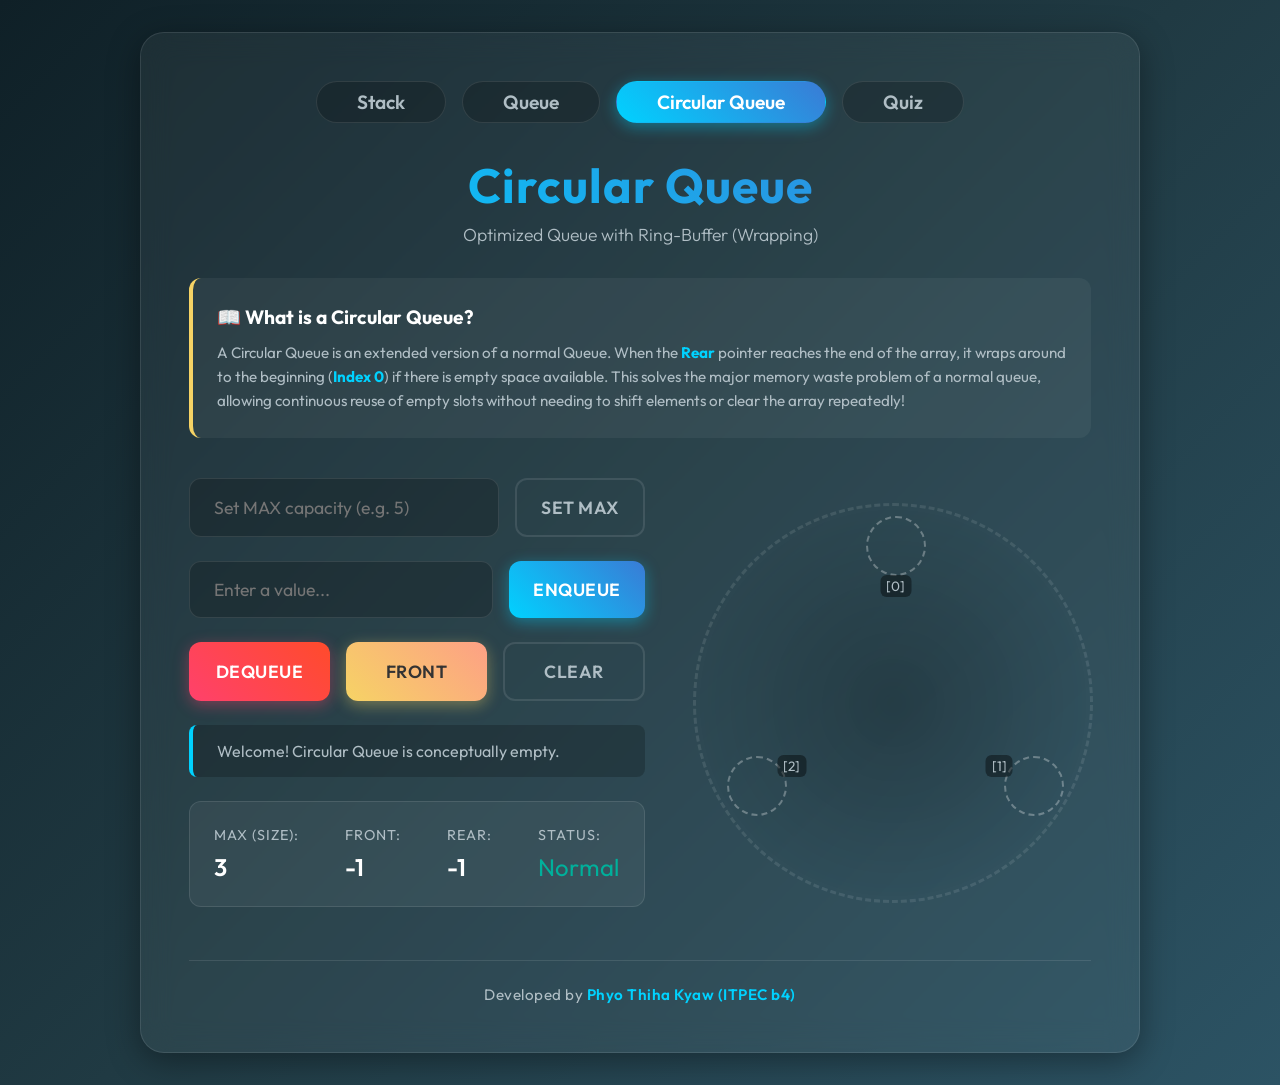
==== circular-queue.html @ d667ed79 "Add files via upload" ====
<!DOCTYPE html>
<html lang="en">
<head>
    <meta charset="UTF-8">
    <meta name="viewport" content="width=device-width, initial-scale=1.0">
    <title>Circular Queue Data Structure Visualizer</title>
    <link rel="stylesheet" href="style.css">
    <link rel="stylesheet" href="queue.css">
    <link rel="stylesheet" href="circular-queue.css">
    <link href="https://fonts.googleapis.com/css2?family=Outfit:wght@300;400;600&display=swap" rel="stylesheet">
</head>
<body>
    <div class="container">
        <nav class="nav-tab">
            <a href="index.html" class="nav-btn">Stack</a>
            <a href="queue.html" class="nav-btn">Queue</a>
            <a href="circular-queue.html" class="nav-btn active">Circular Queue</a>
            <a href="quiz.html" class="nav-btn">Quiz</a>
        </nav>
        
        <header>
            <h1>Circular Queue</h1>
            <p>Optimized Queue with Ring-Buffer (Wrapping)</p>
        </header>

        <div class="theory-box">
            <h3>📖 What is a Circular Queue?</h3>
            <p>A Circular Queue is an extended version of a normal Queue. When the <strong>Rear</strong> pointer reaches the end of the array, it wraps around to the beginning (<strong>Index 0</strong>) if there is empty space available. This solves the major memory waste problem of a normal queue, allowing continuous reuse of empty slots without needing to shift elements or clear the array repeatedly!</p>
        </div>

        <main>
            <div class="controls-panel">
                <div class="input-group">
                    <input type="number" id="max-input" placeholder="Set MAX capacity (e.g. 5)" min="1" max="15" autocomplete="off">
                    <button id="set-max-btn" class="btn outline">Set MAX</button>
                </div>

                <div class="input-group">
                    <input type="text" id="item-input" placeholder="Enter a value..." autocomplete="off">
                    <button id="enqueue-btn" class="btn primary">Enqueue</button>
                </div>
                
                <div class="action-buttons">
                    <button id="dequeue-btn" class="btn danger">Dequeue</button>
                    <button id="peek-btn" class="btn secondary">Front</button>
                    <button id="clear-btn" class="btn outline">Clear</button>
                </div>
                
                <div class="message-box" id="message-box">
                    Welcome! Circular Queue is conceptually empty.
                </div>
                
                <div class="info-panel">
                    <div class="info-item">
                        <span class="label">MAX (Size):</span>
                        <span id="max-info" class="value">3</span>
                    </div>
                    <div class="info-item">
                        <span class="label">FRONT:</span>
                        <span id="front-index" class="value">-1</span>
                    </div>
                    <div class="info-item">
                        <span class="label">REAR:</span>
                        <span id="rear-index" class="value">-1</span>
                    </div>
                    <div class="info-item">
                        <span class="label">Status:</span>
                        <span id="status-info" class="value" style="color: #00b09b;">Normal</span>
                    </div>
                </div>
            </div>

            <div class="cq-display">
                <div class="cq-wrapper">
                    <!-- The items container -->
                    <div class="cq-container" id="queue-container">
                        <!-- Queue compartments will be dynamically injected here -->
                    </div>
                </div>
            </div>
        </main>
        
        <footer class="credit-footer">
            Developed by <strong>Phyo Thiha Kyaw (ITPEC b4)</strong>
        </footer>
    </div>
    
    <script src="circular-queue.js"></script>
</body>
</html>
---- style.css ----
:root {
    --bg-gradient: linear-gradient(135deg, #0f2027, #203a43, #2c5364);
    --glass-bg: rgba(255, 255, 255, 0.05);
    --glass-border: rgba(255, 255, 255, 0.1);
    --glass-shadow: 0 8px 32px 0 rgba(0, 0, 0, 0.37);
    --primary: #00d2ff;
    --primary-hover: #3a7bd5;
    --danger: #ff416c;
    --danger-hover: #ff4b2b;
    --secondary: #f6d365;
    --secondary-hover: #fda085;
    --text: #ffffff;
    --text-muted: #b0bec5;
    --item-bg: linear-gradient(90deg, #1cb5e0, #000851);
    --item-border: rgba(255, 255, 255, 0.2);
}

* {
    margin: 0;
    padding: 0;
    box-sizing: border-box;
    font-family: 'Outfit', sans-serif;
}

body {
    background: var(--bg-gradient);
    color: var(--text);
    min-height: 100vh;
    display: flex;
    justify-content: center;
    align-items: center;
    overflow-x: hidden;
    padding: 2rem 0;
}

.container {
    width: 95%;
    max-width: 1000px;
    background: var(--glass-bg);
    backdrop-filter: blur(15px);
    -webkit-backdrop-filter: blur(15px);
    border: 1px solid var(--glass-border);
    border-radius: 24px;
    padding: 3rem;
    box-shadow: var(--glass-shadow);
}

header {
    text-align: center;
    margin-bottom: 2rem;
}

h1 {
    font-size: 3rem;
    background: linear-gradient(45deg, var(--primary), var(--primary-hover));
    -webkit-background-clip: text;
    background-clip: text;
    -webkit-text-fill-color: transparent;
    margin-bottom: 0.5rem;
    letter-spacing: 1px;
}

header p {
    color: var(--text-muted);
    font-size: 1.1rem;
    font-weight: 300;
}

/* Theory Box */
.theory-box {
    background: rgba(255, 255, 255, 0.05);
    border-left: 4px solid var(--secondary);
    padding: 1.5rem;
    border-radius: 12px;
    margin-bottom: 2.5rem;
    font-size: 0.95rem;
    line-height: 1.6;
    color: var(--text-muted);
}

.theory-box h3 {
    color: var(--text);
    margin-bottom: 0.5rem;
    font-size: 1.2rem;
    display: flex;
    align-items: center;
    gap: 0.5rem;
}

.theory-box strong {
    color: var(--primary);
}

main {
    display: grid;
    grid-template-columns: 1fr 1fr;
    gap: 3rem;
    align-items: flex-start;
}

/* Controls Panel */
.controls-panel {
    display: flex;
    flex-direction: column;
    gap: 1.5rem;
}

.input-group {
    display: flex;
    gap: 1rem;
}

input[type="text"], input[type="number"] {
    flex: 1;
    padding: 1rem 1.5rem;
    border-radius: 12px;
    border: 1px solid var(--glass-border);
    background: rgba(0, 0, 0, 0.2);
    color: var(--text);
    font-size: 1.1rem;
    outline: none;
    transition: all 0.3s ease;
}

input[type="text"]:focus, input[type="number"]:focus {
    border-color: var(--primary);
    box-shadow: 0 0 15px rgba(0, 210, 255, 0.3);
}

.btn {
    padding: 1rem 1.5rem;
    border-radius: 12px;
    border: none;
    font-size: 1.1rem;
    font-weight: 600;
    cursor: pointer;
    transition: transform 0.2s ease, box-shadow 0.2s ease, filter 0.2s ease;
    color: white;
    text-transform: uppercase;
    letter-spacing: 0.5px;
}

.btn:active {
    transform: scale(0.95);
}

.primary {
    background: linear-gradient(45deg, var(--primary), var(--primary-hover));
    box-shadow: 0 4px 15px rgba(0, 210, 255, 0.4);
}

.primary:hover {
    filter: brightness(1.1);
}

.action-buttons {
    display: grid;
    grid-template-columns: repeat(3, 1fr);
    gap: 1rem;
}

.danger {
    background: linear-gradient(45deg, var(--danger), var(--danger-hover));
    box-shadow: 0 4px 15px rgba(255, 65, 108, 0.4);
}
.danger:hover { filter: brightness(1.1); }

.secondary {
    background: linear-gradient(45deg, var(--secondary), var(--secondary-hover));
    box-shadow: 0 4px 15px rgba(246, 211, 101, 0.4);
    color: #333;
}
.secondary:hover { filter: brightness(1.1); }

.outline {
    background: transparent;
    border: 2px solid var(--glass-border);
    color: var(--text-muted);
}
.outline:hover {
    border-color: var(--text);
    color: var(--text);
}

/* Info and Messages */
.message-box {
    background: rgba(0, 0, 0, 0.2);
    border-left: 4px solid var(--primary);
    padding: 1rem 1.5rem;
    border-radius: 8px;
    font-size: 1rem;
    color: var(--text-muted);
    min-height: 3rem;
    display: flex;
    align-items: center;
    transition: all 0.3s ease;
}

.message-box.error {
    border-left-color: var(--danger);
    color: #ff8a8a;
}

.message-box.success {
    border-left-color: #00b09b;
    color: #a8ffb5;
}

.info-panel {
    display: flex;
    justify-content: space-between;
    background: var(--glass-bg);
    border: 1px solid var(--glass-border);
    padding: 1.5rem;
    border-radius: 12px;
}

.info-item {
    display: flex;
    flex-direction: column;
    gap: 0.5rem;
}

.label {
    font-size: 0.9rem;
    color: var(--text-muted);
    text-transform: uppercase;
    letter-spacing: 1px;
}

.value {
    font-size: 1.5rem;
    font-weight: 600;
    color: var(--text);
}

/* Stack Display */
.stack-display {
    display: flex;
    justify-content: center;
    align-items: flex-end; /* Align to the floor */
    min-height: 400px;
}

.stack-wrapper {
    width: 300px;
    display: flex;
    flex-direction: column;
    align-items: center;
}

.stack-base {
    width: 110%;
    height: 15px;
    background: linear-gradient(90deg, rgba(255,255,255,0.1), rgba(255,255,255,0.3), rgba(255,255,255,0.1));
    border-radius: 10px;
    display: flex;
    justify-content: center;
    align-items: center;
    box-shadow: 0 5px 15px rgba(0,0,0,0.5);
    position: relative;
    z-index: 2;
}

.stack-base span {
    position: absolute;
    top: 20px;
    font-size: 0.8rem;
    color: var(--text-muted);
    text-transform: uppercase;
    letter-spacing: 2px;
}

.stack-container {
    width: 90%;
    display: flex;
    flex-direction: column-reverse; /* Slots stack bottom to top! */
    align-items: center;
    border-left: 4px solid rgba(255, 255, 255, 0.3);
    border-right: 4px solid rgba(255, 255, 255, 0.3);
    border-bottom: 0;
    border-top: 0;
    transition: all 0.3s;
    background: rgba(0,0,0,0.1); /* Slight indent for compartments */
}

/* Stack Compartments */
.stack-slot {
    width: 100%;
    min-height: 55px; /* height of a compartment */
    border-bottom: 1px dashed rgba(255,255,255,0.2);
    display: flex;
    align-items: center;
    position: relative;
    padding: 0;
}

.stack-slot:first-child {
    border-bottom: none;
}

.slot-index {
    position: absolute;
    right: -45px; /* Array index on the right outside */
    color: var(--text-muted);
    font-size: 0.85rem;
    background: rgba(0,0,0,0.3);
    padding: 2px 6px;
    border-radius: 4px;
}

.slot-content {
    flex: 1;
    display: flex;
    justify-content: center;
    align-items: center;
    min-height: 55px;
}

/* Redefine stack item to just fill inside the slot-content */
.stack-item {
    width: 96%;
    padding: 0.6rem;
    background: var(--item-bg);
    border: 1px solid var(--item-border);
    border-radius: 6px;
    text-align: center;
    font-weight: 600;
    font-size: 1.1rem;
    box-shadow: 0 4px 10px rgba(0,0,0,0.3);
    /* Animation base */
    opacity: 0;
    animation: dropIn 0.5s cubic-bezier(0.34, 1.56, 0.64, 1) forwards;
}

/* Top pointer */
.stack-slot.active-top::before {
    content: 'TOP ➔';
    position: absolute;
    left: -85px; /* Left of the box */
    top: 50%;
    transform: translateY(-50%);
    color: var(--primary);
    font-weight: 800;
    font-size: 1.1rem;
    white-space: nowrap;
    animation: pointRight 0.8s infinite alternate;
}

@keyframes pointRight {
    from { transform: translate(-10px, -50%); }
    to { transform: translate(0, -50%); }
}

.stack-item.popping {
    animation: popOutTop 0.45s cubic-bezier(0.36, 0, 0.66, -0.56) forwards;
}

.stack-item.peeking {
    animation: pulse 1s infinite alternate;
    border: 2px solid var(--secondary);
}

@keyframes dropIn {
    0% {
        opacity: 0;
        transform: translateY(-350px);
    }
    40% {
        opacity: 1;
    }
    100% {
        opacity: 1;
        transform: translateY(0);
    }
}

@keyframes popOutTop {
    0% {
        opacity: 1;
        transform: translateY(0);
    }
    100% {
        opacity: 0;
        transform: translateY(-350px);
    }
}

@keyframes pulse {
    from { box-shadow: 0 0 10px rgba(246, 211, 101, 0.2); }
    to { box-shadow: 0 0 20px rgba(246, 211, 101, 0.8); }
}

/* Credit Footer */
.credit-footer {
    text-align: center;
    margin-top: 2rem;
    font-size: 0.95rem;
    color: var(--text-muted);
    letter-spacing: 0.5px;
    border-top: 1px solid var(--glass-border);
    padding-top: 1.5rem;
}

.credit-footer strong {
    color: var(--primary);
    font-weight: 600;
}

/* Responsive */
/* Responsive */
@media (max-width: 768px) {
    .container {
        width: 100%;
        padding: 1rem;
        border-radius: 0;
        border: none;
        box-shadow: none;
    }
    main {
        display: flex;
        flex-direction: row;
        align-items: flex-start;
        gap: 0.5rem;
    }
    .controls-panel {
        flex: 1.25;
    }
    .stack-display {
        flex: 1;
        min-height: 250px;
        margin-top: 0;
    }
    h1 {
        font-size: 2rem;
    }
    .info-panel {
        flex-direction: column;
        align-items: flex-start;
        gap: 0.8rem;
        padding: 0.8rem;
    }
    .label { font-size: 0.75rem; }
    .value { font-size: 1.2rem; }
    .action-buttons {
        grid-template-columns: 1fr;
    }
    .input-group {
        flex-direction: column;
        gap: 0.5rem;
    }
    input[type="text"], input[type="number"], .btn {
        padding: 0.6rem;
        font-size: 0.9rem;
    }
    .stack-wrapper {
        width: 105px;
    }
    .stack-item {
        padding: 0.3rem;
        font-size: 0.9rem;
    }
    .stack-slot.active-top::before {
        left: -38px;
        font-size: 0.7rem;
        content: 'TOP ➔';
    }
    .slot-index {
        right: -25px;
        font-size: 0.7rem;
        padding: 2px 4px;
    }
    .theory-box {
        padding: 1rem;
        margin-bottom: 1.5rem;
    }
}

@media (max-width: 400px) {
    main { gap: 0.2rem; }
    .controls-panel { flex: 1.4; }
    .stack-display { flex: 0.8; }
    .stack-wrapper { width: 85px; }
    .stack-slot.active-top::before {
        left: -32px;
        font-size: 0.6rem;
    }
    .slot-index {
        right: -20px;
        font-size: 0.6rem;
    }
}
---- queue.css ----
/* Navigation Tab */
.nav-tab {
    display: flex;
    justify-content: center;
    gap: 1rem;
    margin-bottom: 2rem;
}

.nav-btn {
    text-decoration: none;
    color: var(--text-muted);
    font-size: 1.2rem;
    font-weight: 600;
    padding: 0.5rem 2.5rem;
    border-radius: 30px;
    background: rgba(0, 0, 0, 0.2);
    transition: all 0.3s ease;
    border: 1px solid var(--glass-border);
}

.nav-btn:hover {
    color: var(--text);
    background: rgba(255, 255, 255, 0.1);
}

.nav-btn.active {
    background: linear-gradient(45deg, var(--primary), var(--primary-hover));
    color: white;
    box-shadow: 0 4px 15px rgba(0, 210, 255, 0.4);
    border-color: transparent;
}

/* Queue Specific Styles */
.queue-display {
    display: flex;
    justify-content: center;
    align-items: center;
    min-height: 400px;
    width: 100%;
}

.queue-wrapper {
    display: flex;
    flex-direction: column;
    align-items: center;
    width: 100%;
    max-width: 100%;
}

.queue-container {
    display: flex;
    flex-direction: row;
    align-items: center;
    background: rgba(0, 0, 0, 0.1);
    border: 4px solid rgba(255, 255, 255, 0.3);
    border-radius: 12px;
    padding: 40px 15px 70px 15px;
    /* enough space for pointers (top and bottom) */
    gap: 10px;
    min-height: 120px;
    max-width: 100%;
    overflow-x: auto;
    overflow-y: hidden;
}

/* Scrollbar for Queue Container */
.queue-container::-webkit-scrollbar {
    height: 8px;
}

.queue-container::-webkit-scrollbar-track {
    background: rgba(0, 0, 0, 0.1);
    border-radius: 4px;
}

.queue-container::-webkit-scrollbar-thumb {
    background: rgba(255, 255, 255, 0.3);
    border-radius: 4px;
}

.queue-slot {
    width: 70px;
    min-width: 70px;
    height: 70px;
    border: 1px dashed rgba(255, 255, 255, 0.2);
    display: flex;
    justify-content: center;
    align-items: center;
    position: relative;
    border-radius: 8px;
}

.queue-slot-index {
    position: absolute;
    bottom: -25px;
    color: var(--text-muted);
    font-size: 0.85rem;
    background: rgba(0, 0, 0, 0.3);
    padding: 2px 6px;
    border-radius: 4px;
}

.queue-pointer {
    position: absolute;
    top: -28px;
    font-size: 0.8rem;
    font-weight: 800;
    white-space: nowrap;
    text-align: center;
    padding: 2px 6px;
    border-radius: 4px;
    background: rgba(0, 0, 0, 0.6);
    z-index: 10;
    transition: all 0.3s;
}

.queue-pointer.front-ptr {
    color: var(--danger);
}

.queue-pointer.rear-ptr {
    color: var(--primary);
    top: auto;
    bottom: -55px;
    /* Rear at bottom, Front at top */
}

.slot-content {
    width: 100%;
    height: 100%;
}

.queue-item {
    width: 100%;
    height: 100%;
    display: flex;
    justify-content: center;
    align-items: center;
    background: var(--item-bg);
    border: 1px solid var(--item-border);
    border-radius: 6px;
    font-weight: 600;
    font-size: 1.1rem;
    box-shadow: 0 4px 10px rgba(0, 0, 0, 0.3);
    opacity: 0;
    animation: slideInRight 0.5s cubic-bezier(0.34, 1.56, 0.64, 1) forwards;
}

.queue-item.dequeuing {
    animation: slideOutLeft 0.45s cubic-bezier(0.36, 0, 0.66, -0.56) forwards;
}

.queue-item.peeking {
    animation: pulse 1s infinite alternate;
    border: 2px solid var(--secondary);
}

@keyframes slideInRight {
    0% {
        opacity: 0;
        transform: translateX(100px);
    }

    100% {
        opacity: 1;
        transform: translateX(0);
    }
}

@keyframes slideOutLeft {
    0% {
        opacity: 1;
        transform: translateX(0);
    }

    100% {
        opacity: 0;
        transform: translateX(-100px);
    }
}

@media (max-width: 768px) {
    .nav-tab {
        flex-wrap: wrap;
        gap: 0.5rem;
    }

    .nav-btn {
        flex: 1 1 40%;
        text-align: center;
        padding: 0.6rem;
        font-size: 0.9rem;
    }

    main {
        display: flex;
        flex-direction: column;
        gap: 1rem;
    }

    .queue-display {
        min-height: 200px;
        order: 2;
        /* below controls */
        padding-top: 1rem;
    }

    .controls-panel {
        order: 1;
        flex: unset;
        width: 100%;
    }

    .queue-container {
        padding: 30px 10px 55px 10px;
        gap: 5px;
    }

    .queue-slot {
        width: 55px;
        min-width: 55px;
        height: 55px;
    }

    .queue-item {
        font-size: 0.95rem;
    }

    .queue-pointer {
        font-size: 0.65rem;
    }

    .queue-pointer.front-ptr {
        top: -24px;
    }

    .queue-pointer.rear-ptr {
        bottom: -45px;
    }
}
---- circular-queue.css ----
/* Circular Queue Specific Styles */
.cq-display {
    display: flex;
    justify-content: center;
    align-items: center;
    min-height: 450px;
    width: 100%;
}

.cq-container {
    position: relative;
    width: 400px;
    height: 400px;
    border-radius: 50%;
    /* Optional: a faint ring to show the circle */
    border: 3px dashed rgba(255, 255, 255, 0.1);
    background: radial-gradient(circle, rgba(0,0,0,0.2) 0%, rgba(0,0,0,0) 70%);
}

.cq-slot {
    position: absolute;
    width: 60px;
    height: 60px;
    border: 2px dashed rgba(255,255,255,0.3);
    border-radius: 50%;
    display: flex;
    justify-content: center;
    align-items: center;
    transition: all 0.5s ease;
}

.cq-slot-index {
    position: absolute;
    color: var(--text-muted);
    font-size: 0.85rem;
    background: rgba(0,0,0,0.4);
    padding: 2px 6px;
    border-radius: 6px;
    white-space: nowrap;
}

.cq-pointer {
    position: absolute;
    font-size: 0.75rem;
    font-weight: 800;
    white-space: nowrap;
    text-align: center;
    padding: 3px 6px;
    border-radius: 4px;
    background: rgba(0,0,0,0.8);
    z-index: 10;
    transition: all 0.3s;
}

.cq-pointer.front-ptr {
    color: var(--danger);
    border: 1px solid var(--danger);
}

.cq-pointer.rear-ptr {
    color: var(--primary);
    border: 1px solid var(--primary);
}

.slot-content {
    width: 100%;
    height: 100%;
    display: flex;
    justify-content: center;
    align-items: center;
}

.queue-item {
    width: 100%;
    height: 100%;
    display: flex;
    justify-content: center;
    align-items: center;
    background: var(--item-bg);
    border: 1px solid var(--item-border);
    border-radius: 50%; /* Circle items! */
    font-weight: 600;
    font-size: 1.1rem;
    box-shadow: 0 4px 10px rgba(0,0,0,0.3);
    opacity: 0;
    animation: popIn 0.4s cubic-bezier(0.34, 1.56, 0.64, 1) forwards;
}

.queue-item.dequeuing {
    animation: popOut 0.4s cubic-bezier(0.36, 0, 0.66, -0.56) forwards;
}

.queue-item.peeking {
    animation: pulse 1s infinite alternate;
    border: 2px solid var(--secondary);
}

@keyframes popIn {
    0% { opacity: 0; transform: scale(0); }
    100% { opacity: 1; transform: scale(1); }
}

@keyframes popOut {
    0% { opacity: 1; transform: scale(1); }
    100% { opacity: 0; transform: scale(0); }
}

@media (max-width: 768px) {
    .cq-container {
        width: 300px;
        height: 300px;
    }
    .cq-slot {
        width: 45px;
        height: 45px;
    }
    .queue-item {
        font-size: 0.9rem;
    }
}
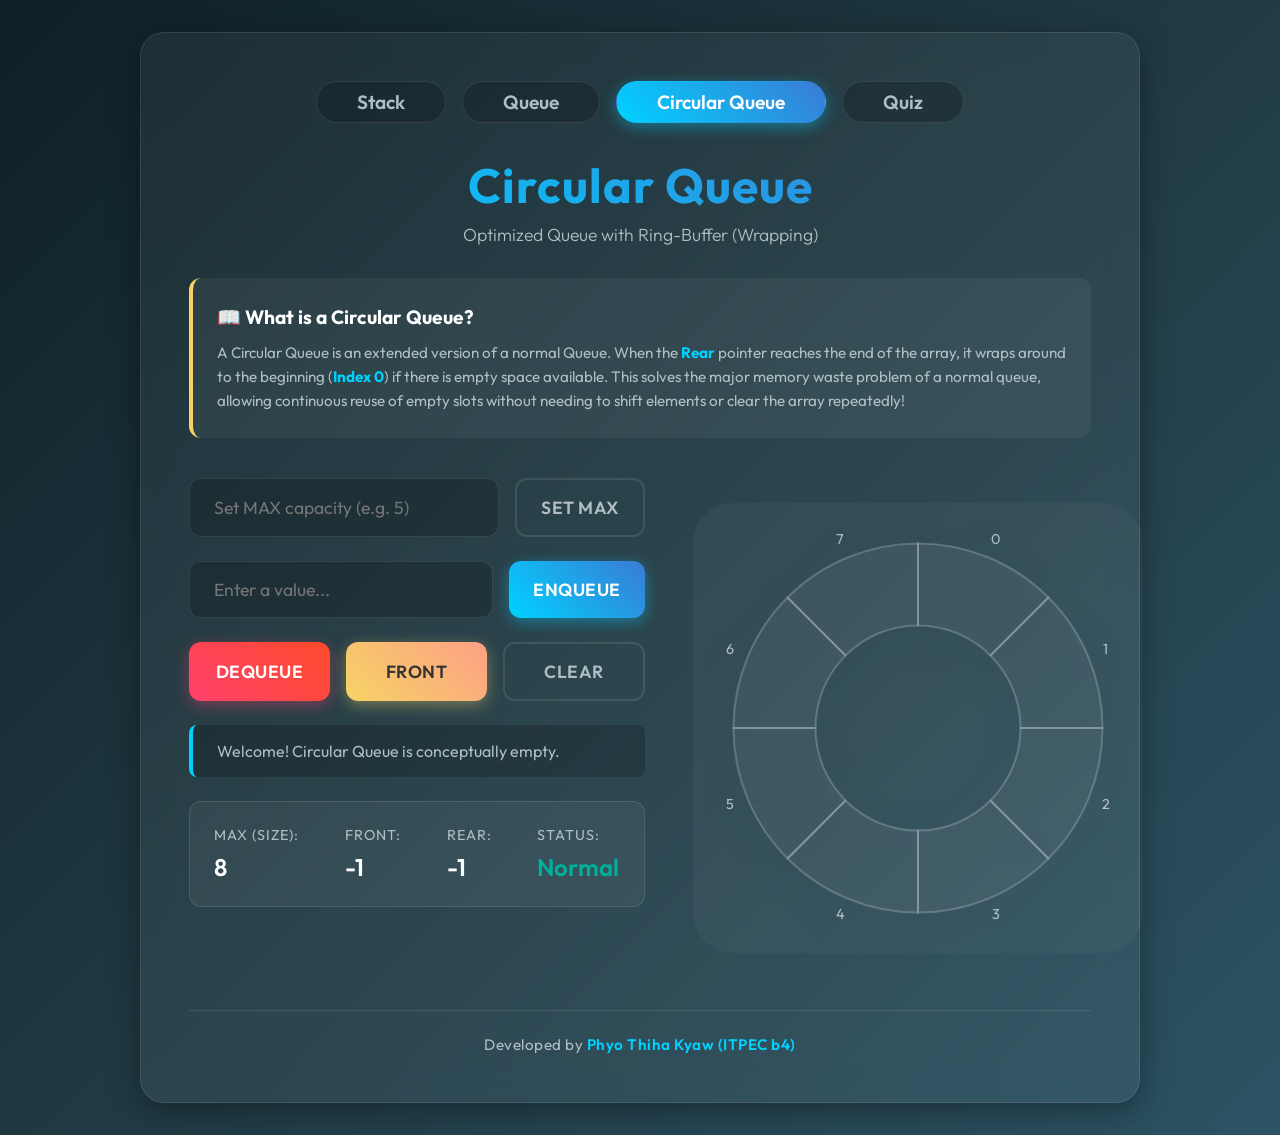
==== commit bbe4b3d2: "Add files via upload" ====
--- a/circular-queue.html
+++ b/circular-queue.html
@@ -72,9 +72,9 @@
 
             <div class="cq-display">
                 <div class="cq-wrapper">
-                    <!-- The items container -->
-                    <div class="cq-container" id="queue-container">
-                        <!-- Queue compartments will be dynamically injected here -->
+                    <!-- Circular SVG Layout -->
+                    <div id="cq-svg-container" class="cq-svg-container">
+                        <svg id="cq-svg" viewBox="0 0 400 400"></svg>
                     </div>
                 </div>
             </div>
--- a/circular-queue.css
+++ b/circular-queue.css
@@ -1,120 +1,95 @@
-/* Circular Queue Specific Styles */
+/* Circular Queue Segmented Ring Styles */
 .cq-display {
     display: flex;
     justify-content: center;
     align-items: center;
-    min-height: 450px;
+    min-height: 500px;
     width: 100%;
 }
 
-.cq-container {
+.cq-wrapper {
     position: relative;
-    width: 400px;
-    height: 400px;
-    border-radius: 50%;
-    /* Optional: a faint ring to show the circle */
-    border: 3px dashed rgba(255, 255, 255, 0.1);
-    background: radial-gradient(circle, rgba(0,0,0,0.2) 0%, rgba(0,0,0,0) 70%);
-}
-
-.cq-slot {
-    position: absolute;
-    width: 60px;
-    height: 60px;
-    border: 2px dashed rgba(255,255,255,0.3);
-    border-radius: 50%;
+    width: 450px;
+    height: 450px;
     display: flex;
     justify-content: center;
     align-items: center;
-    transition: all 0.5s ease;
+    background: rgba(255, 255, 255, 0.03);
+    border-radius: 40px;
+    padding: 20px;
 }
 
-.cq-slot-index {
-    position: absolute;
-    color: var(--text-muted);
-    font-size: 0.85rem;
-    background: rgba(0,0,0,0.4);
-    padding: 2px 6px;
-    border-radius: 6px;
-    white-space: nowrap;
+.cq-svg-container {
+    width: 100%;
+    height: 100%;
 }
 
-.cq-pointer {
-    position: absolute;
-    font-size: 0.75rem;
-    font-weight: 800;
-    white-space: nowrap;
-    text-align: center;
-    padding: 3px 6px;
-    border-radius: 4px;
-    background: rgba(0,0,0,0.8);
-    z-index: 10;
-    transition: all 0.3s;
+#cq-svg {
+    width: 100%;
+    height: 100%;
+    filter: drop-shadow(0 10px 20px rgba(0,0,0,0.3));
 }
 
-.cq-pointer.front-ptr {
-    color: var(--danger);
-    border: 1px solid var(--danger);
+/* Base segment style */
+.cq-segment {
+    fill: rgba(255, 255, 255, 0.05);
+    stroke: rgba(255, 255, 255, 0.2);
+    stroke-width: 2;
+    transition: all 0.3s ease;
 }
 
-.cq-pointer.rear-ptr {
-    color: var(--primary);
-    border: 1px solid var(--primary);
+/* Filled segment style (Blue color from image) */
+.cq-segment.occupied {
+    fill: #60a5fa; /* Light blue from image */
+    stroke: white;
 }
 
-.slot-content {
-    width: 100%;
-    height: 100%;
-    display: flex;
-    justify-content: center;
-    align-items: center;
+/* Pointer Styles */
+.cq-ptr-label {
+    font-size: 14px;
+    font-weight: 700;
+    text-shadow: 0 2px 4px rgba(0,0,0,0.5);
+    pointer-events: none;
 }
 
-.queue-item {
-    width: 100%;
-    height: 100%;
-    display: flex;
-    justify-content: center;
-    align-items: center;
-    background: var(--item-bg);
-    border: 1px solid var(--item-border);
-    border-radius: 50%; /* Circle items! */
+.front-ptr-text { fill: var(--danger); }
+.rear-ptr-text { fill: var(--primary); }
+
+.front-ptr-line { stroke: var(--danger); stroke-width: 2; stroke-dasharray: 4; }
+.rear-ptr-line { stroke: var(--primary); stroke-width: 2; stroke-dasharray: 4; }
+
+/* Text inside segments */
+.cq-segment-text {
+    fill: white;
+    font-size: 16px;
     font-weight: 600;
-    font-size: 1.1rem;
-    box-shadow: 0 4px 10px rgba(0,0,0,0.3);
-    opacity: 0;
-    animation: popIn 0.4s cubic-bezier(0.34, 1.56, 0.64, 1) forwards;
+    text-anchor: middle;
+    dominant-baseline: middle;
+    pointer-events: none;
 }
 
-.queue-item.dequeuing {
-    animation: popOut 0.4s cubic-bezier(0.36, 0, 0.66, -0.56) forwards;
+.cq-segment-index {
+    fill: var(--text-muted);
+    font-size: 14px;
+    font-weight: 400;
+    text-anchor: middle;
+    dominant-baseline: middle;
+    pointer-events: none;
 }
 
-.queue-item.peeking {
-    animation: pulse 1s infinite alternate;
-    border: 2px solid var(--secondary);
+/* Animations */
+.animate-enqueue {
+    animation: segmentFill 0.5s ease-out forwards;
 }
 
-@keyframes popIn {
-    0% { opacity: 0; transform: scale(0); }
-    100% { opacity: 1; transform: scale(1); }
-}
-
-@keyframes popOut {
-    0% { opacity: 1; transform: scale(1); }
-    100% { opacity: 0; transform: scale(0); }
+@keyframes segmentFill {
+    from { opacity: 0.5; transform: scale(0.95); transform-origin: center; }
+    to { opacity: 1; transform: scale(1); transform-origin: center; }
 }
 
 @media (max-width: 768px) {
-    .cq-container {
-        width: 300px;
-        height: 300px;
-    }
-    .cq-slot {
-        width: 45px;
-        height: 45px;
-    }
-    .queue-item {
-        font-size: 0.9rem;
+    .cq-wrapper {
+        width: 320px;
+        height: 320px;
     }
 }
